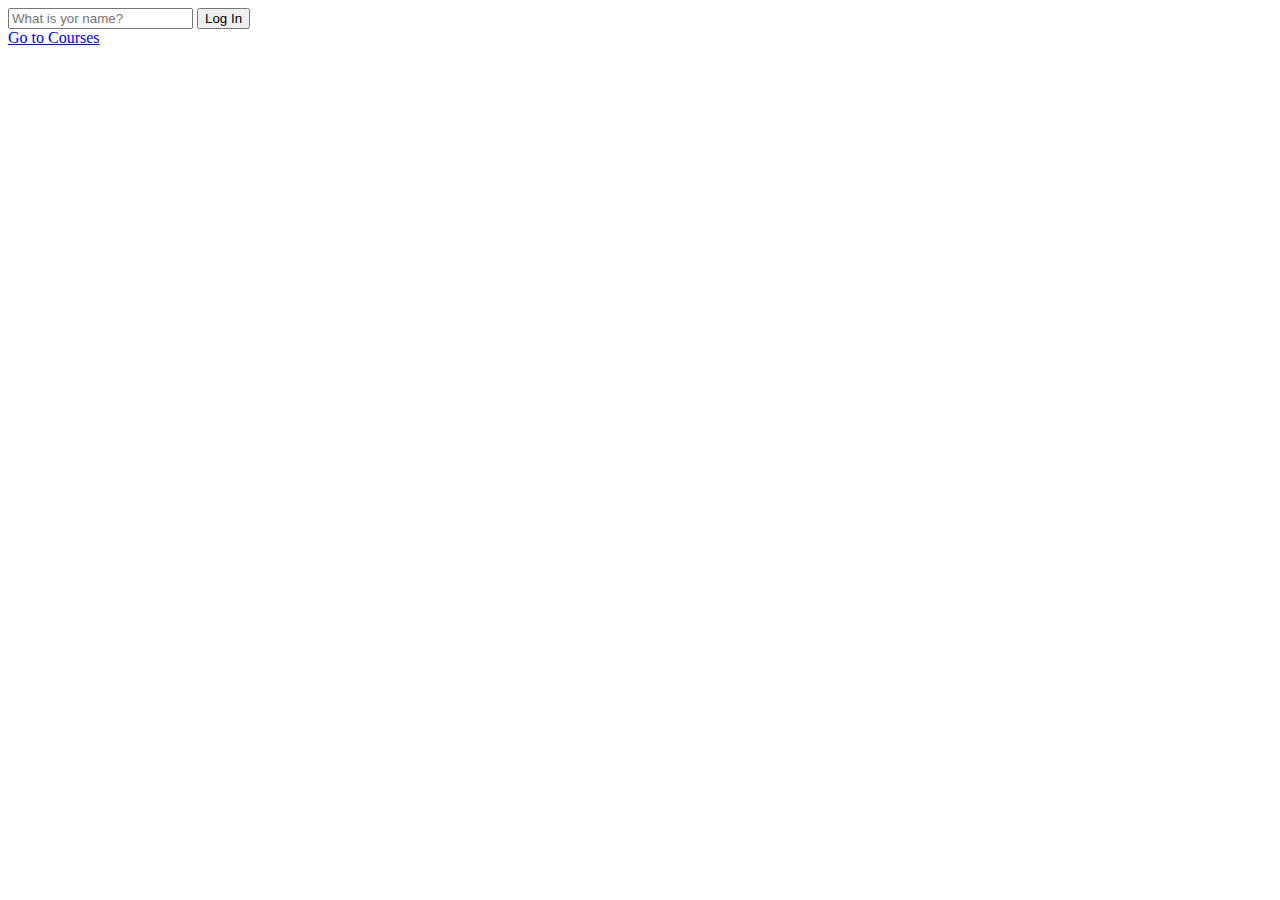
==== index.html @ 88b26153 "lec 4.3" ====
<!DOCTYPE html>
<html lang="en">
  <head>
    <meta charset="UTF-8" />
    <meta http-equiv="X-UA-Compatible" content="IE=edge" />
    <meta name="viewport" content="width=device-width, initial-scale=1.0" />
    <title>Momentum</title>
    <link rel="stylesheet" href="style.css" />
  </head>
  <body>
    <form id="login-form">
      <input
        required
        maxlength="15"
        type="text"
        placeholder="What is yor name?"
      />
      <button>Log In</button>
    </form>
    <a href="http://nomadcoders.co">Go to Courses</a>
    <script src="app.js"></script>
  </body>
</html>
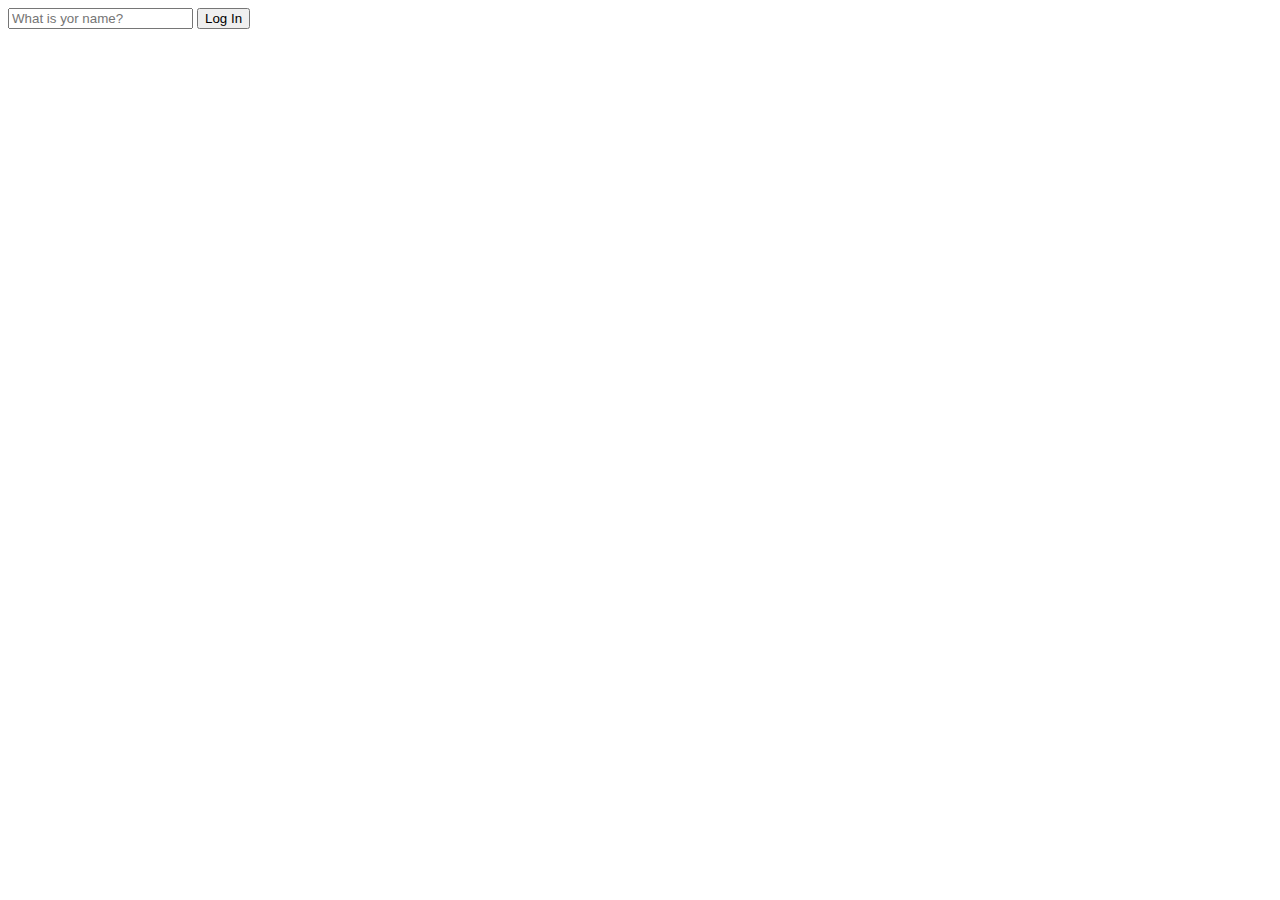
==== commit 4abe2ac7: "lec 4.4" ====
--- a/index.html
+++ b/index.html
@@ -17,7 +17,9 @@
       />
       <button>Log In</button>
     </form>
-    <a href="http://nomadcoders.co">Go to Courses</a>
+
+    <h1 id="greeting" class="hidden"></h1>
+
     <script src="app.js"></script>
   </body>
 </html>
--- a/style.css
+++ b/style.css
@@ -0,0 +1,3 @@
+.hidden {
+  display:none;
+}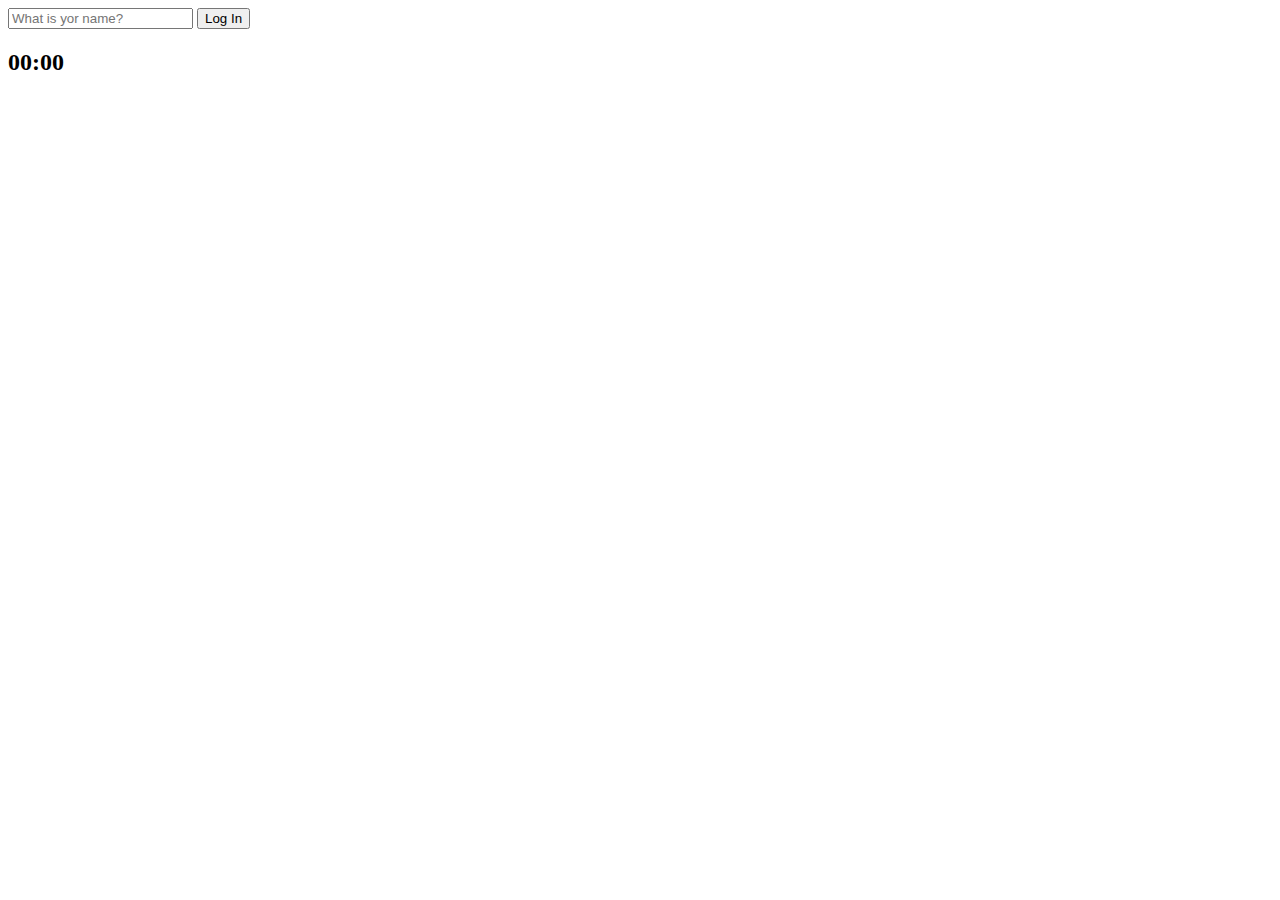
==== commit f7c4ad1c: "lec 5.0" ====
--- a/index.html
+++ b/index.html
@@ -5,10 +5,10 @@
     <meta http-equiv="X-UA-Compatible" content="IE=edge" />
     <meta name="viewport" content="width=device-width, initial-scale=1.0" />
     <title>Momentum</title>
-    <link rel="stylesheet" href="style.css" />
+    <link rel="stylesheet" href="css/style.css" />
   </head>
   <body>
-    <form id="login-form">
+    <form id="login-form" class="hidden">
       <input
         required
         maxlength="15"
@@ -20,6 +20,9 @@
 
     <h1 id="greeting" class="hidden"></h1>
 
-    <script src="app.js"></script>
+    <h2 id="clock">00:00</h2>
+
+    <script src="js/greetings.js"></script>
+    <script src="js/clock.js"></script>
   </body>
 </html>
--- a/css/style.css
+++ b/css/style.css
@@ -0,0 +1,3 @@
+.hidden {
+  display:none;
+}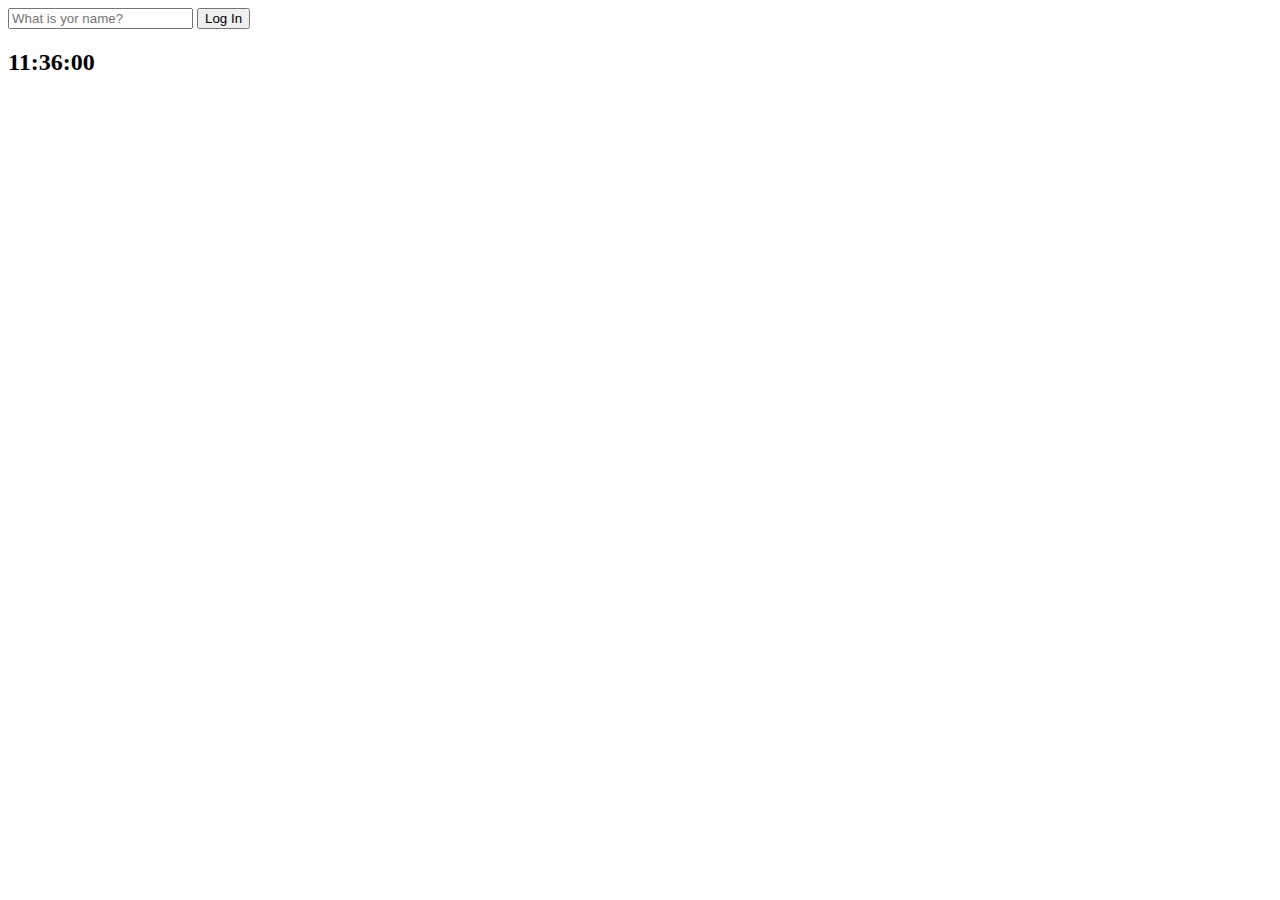
==== commit fa41554d: "lec 6.0 cont.d" ====
--- a/index.html
+++ b/index.html
@@ -22,7 +22,13 @@
 
     <h2 id="clock">00:00</h2>
 
+    <div id="quote">
+      <span></span>
+      <span></span>
+    </div>
+
     <script src="js/greetings.js"></script>
     <script src="js/clock.js"></script>
+    <script src="js/quotes.js"></script>
   </body>
 </html>
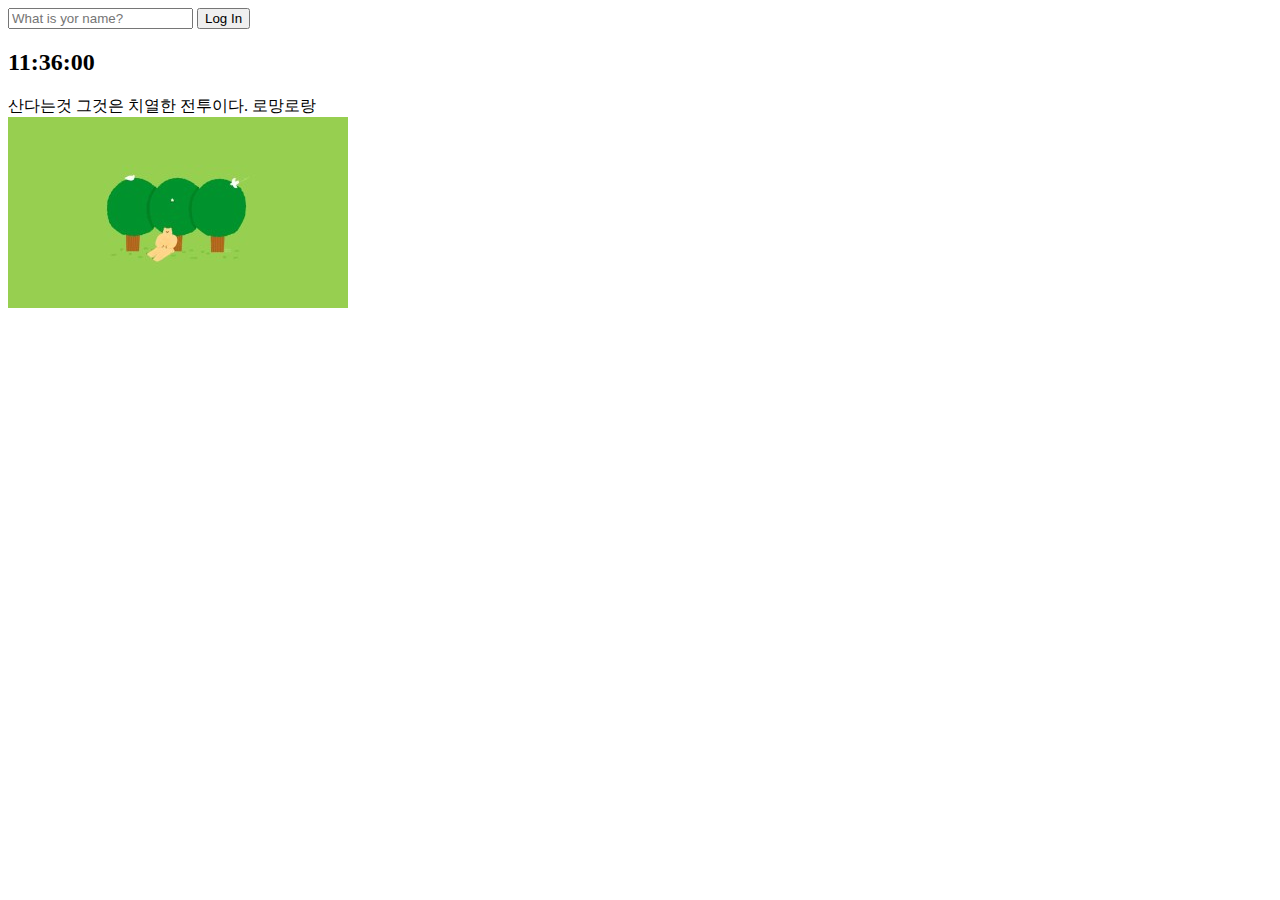
==== commit f8e17f82: "lec 6.1" ====
--- a/index.html
+++ b/index.html
@@ -30,5 +30,6 @@
     <script src="js/greetings.js"></script>
     <script src="js/clock.js"></script>
     <script src="js/quotes.js"></script>
+    <script src="js/background.js"></script>
   </body>
 </html>
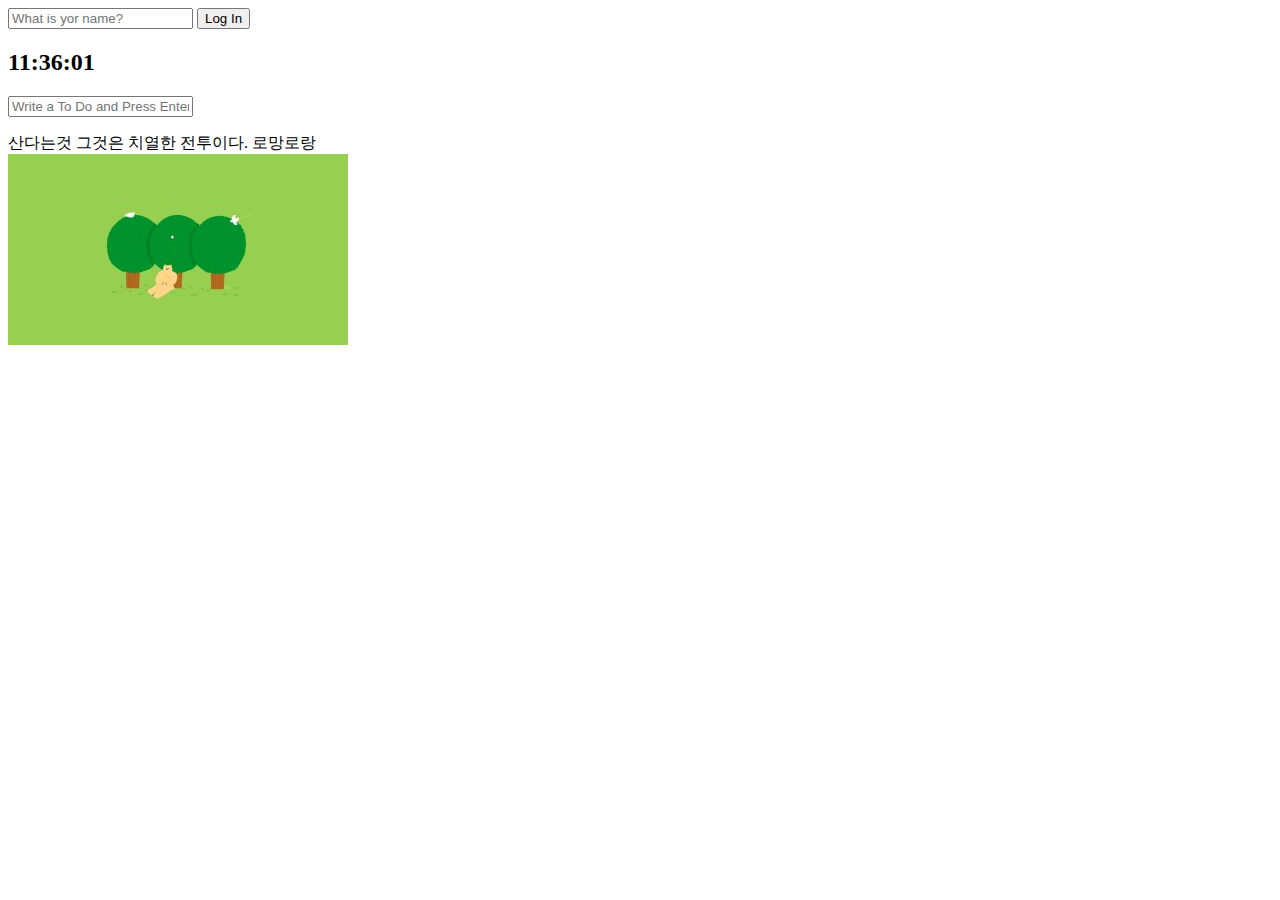
==== commit 9149fec3: "lec 7.0" ====
--- a/index.html
+++ b/index.html
@@ -22,6 +22,10 @@
 
     <h2 id="clock">00:00</h2>
 
+    <form id="todo-form">
+      <input type="text" placeholder="Write a To Do and Press Enter" required />
+    </form>
+    <ul id="todo-list"></ul>
     <div id="quote">
       <span></span>
       <span></span>
@@ -31,5 +35,6 @@
     <script src="js/clock.js"></script>
     <script src="js/quotes.js"></script>
     <script src="js/background.js"></script>
+    <script src="js/todo.js"></script>
   </body>
 </html>
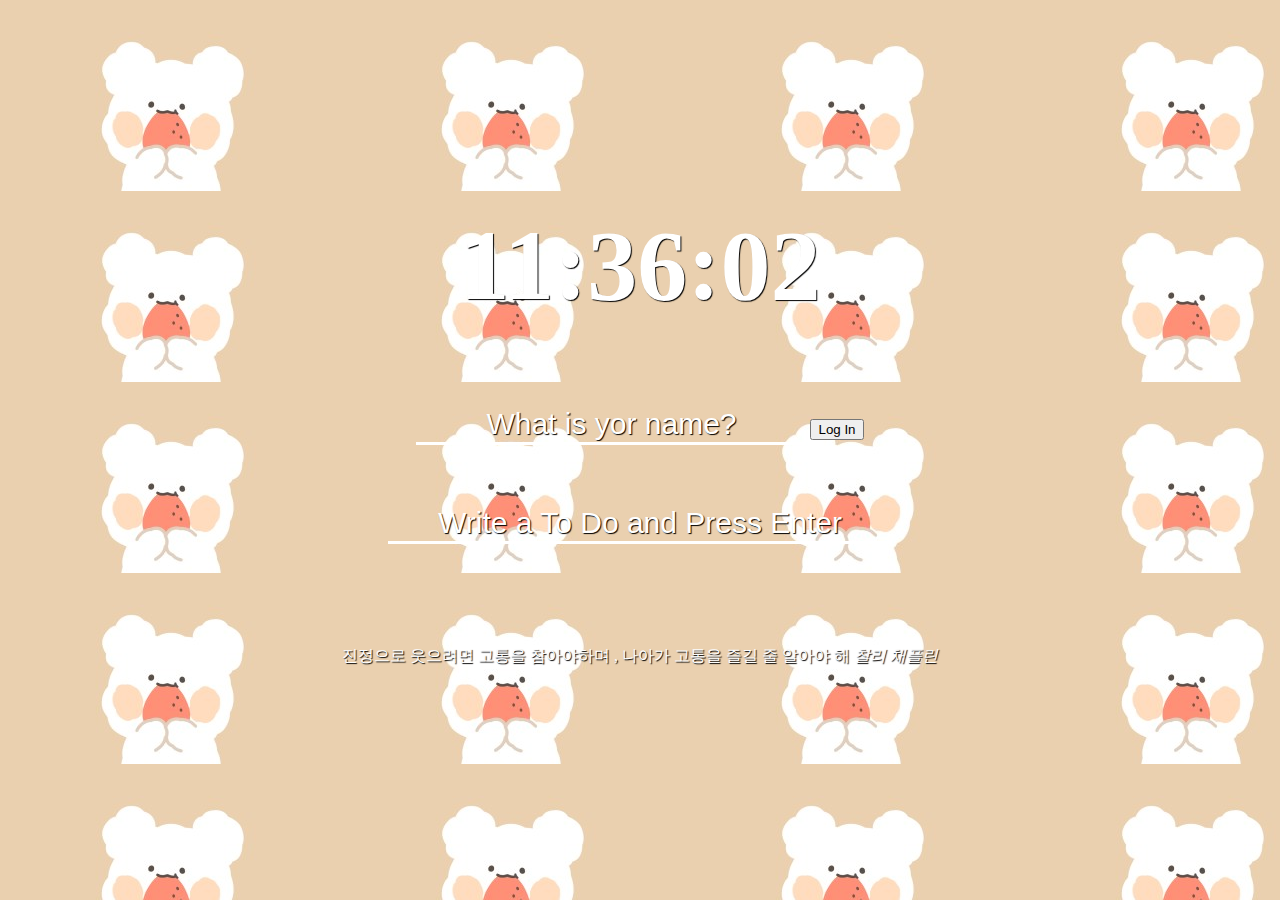
==== commit cfcb6d78: "final" ====
--- a/index.html
+++ b/index.html
@@ -8,6 +8,7 @@
     <link rel="stylesheet" href="css/style.css" />
   </head>
   <body>
+    <h2 id="clock">00:00</h2>
     <form id="login-form" class="hidden">
       <input
         required
@@ -20,12 +21,16 @@
 
     <h1 id="greeting" class="hidden"></h1>
 
-    <h2 id="clock">00:00</h2>
+    <div id="weather">
+      <span></span>
+      <span></span>
+    </div>
 
     <form id="todo-form">
       <input type="text" placeholder="Write a To Do and Press Enter" required />
     </form>
     <ul id="todo-list"></ul>
+
     <div id="quote">
       <span></span>
       <span></span>
@@ -36,5 +41,6 @@
     <script src="js/quotes.js"></script>
     <script src="js/background.js"></script>
     <script src="js/todo.js"></script>
+    <script src="js/weather.js"></script>
   </body>
 </html>
--- a/css/style.css
+++ b/css/style.css
@@ -1,3 +1,79 @@
 .hidden {
-  display:none;
-}+  display: none;
+}
+body {
+  display: flex;
+  justify-content: center;
+  flex-direction: column;
+  align-items: center;
+}
+#clock {
+  font-size: 100px;
+  margin-top: 200px;
+  color: white;
+  text-shadow: 1px 1px 1px black;
+}
+
+#login-form input {
+  border: none;
+  background-color: transparent;
+  font-size: 30px;
+  color: white;
+  text-shadow: 1px 1px 1px black;
+  border-bottom: 3px solid white;
+}
+
+input::placeholder {
+  color: white;
+  text-shadow: 1px 1px 1px black;
+  text-align: center;
+}
+
+#greeting {
+  color: white;
+  text-shadow: 1px 1px 1px black;
+}
+
+#todo-form input {
+  margin-top: 40px;
+  border: none;
+  width: 500px;
+  background-color: transparent;
+  font-size: 30px;
+  color: white;
+  text-shadow: 1px 1px 1px black;
+  border-bottom: 3px solid white;
+}
+
+#todo-list li {
+  margin-top: 20px;
+  color: yellow;
+  text-shadow: 1px 1px 10px black;
+  display: flex;
+  justify-content: space-between;
+  width: 200px;
+  font-size: 30px;
+  border-bottom: 3px solid white;
+}
+
+#todo-list li button {
+  margin-left: 10px;
+  font-weight: bold;
+}
+
+#quote {
+  margin-top: 70px;
+  color: white;
+  text-shadow: 1px 1px 1px black;
+}
+
+#quote span:last-child {
+  font-style: italic;
+}
+
+#weather {
+  margin-top: 20px;
+  color: white;
+  text-shadow: 1px 1px 1px black;
+  font-size: 20px;
+}
